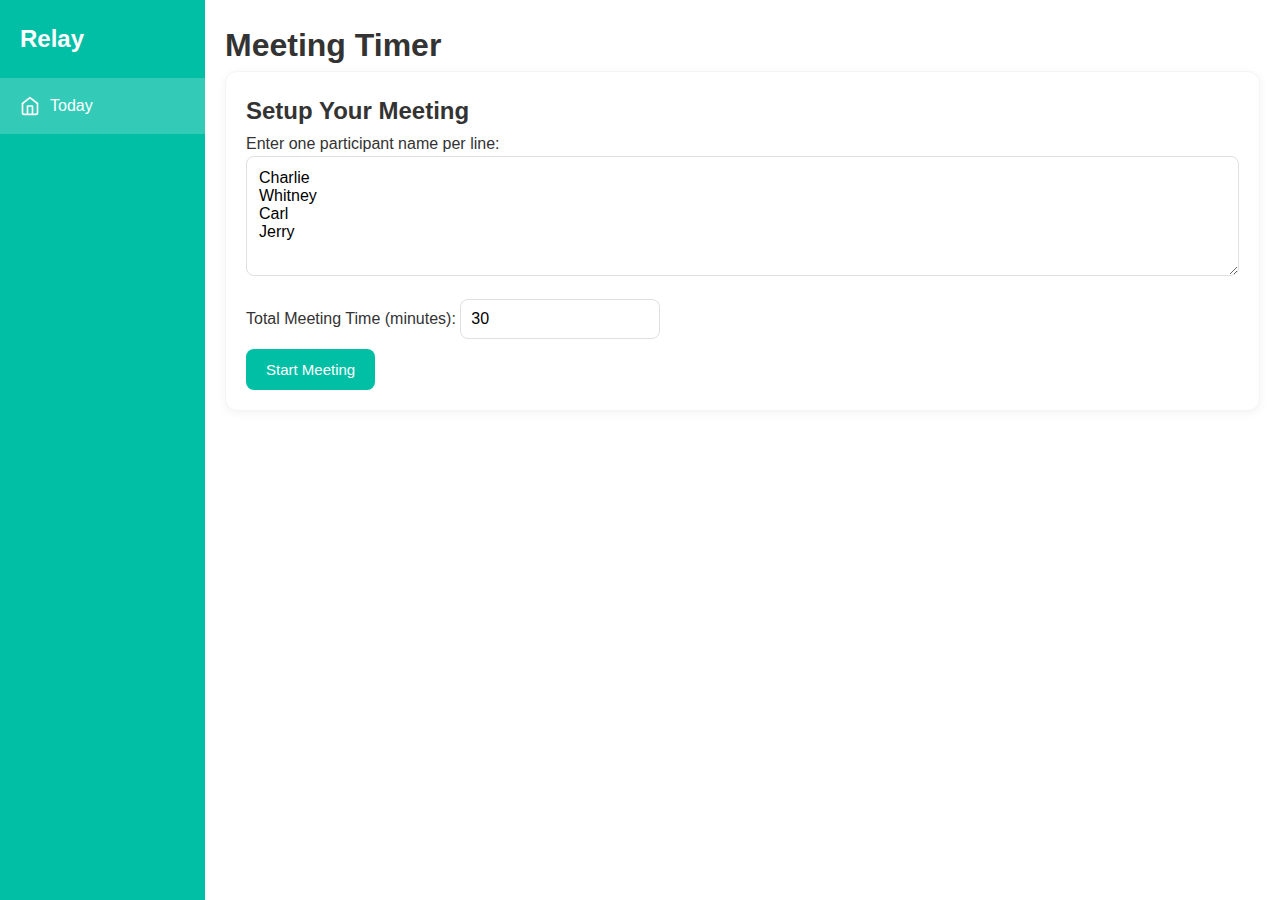
==== index.html @ e48c84ab "Update index.html" ====
<!DOCTYPE html>
<html lang="en">
<head>
    <meta charset="UTF-8">
    <meta name="viewport" content="width=device-width, initial-scale=1.0">
    <title>Relay Meeting Timer</title>
    <link rel="stylesheet" href="style.css">
</head>
<body>
  <div class="sidebar">
        <div class="logo">
            <span>Relay</span>
        </div>
        <div class="nav-item active">
            <svg xmlns="http://www.w3.org/2000/svg" viewBox="0 0 24 24" fill="none" stroke="currentColor" stroke-width="2" stroke-linecap="round" stroke-linejoin="round">
                <path d="M3 9l9-7 9 7v11a2 2 0 0 1-2 2H5a2 2 0 0 1-2-2z"></path>
                <polyline points="9 22 9 12 15 12 15 22"></polyline>
            </svg>
            <span>Today</span>
        </div>
    </div>
    
    <div class="main-content">
        <h1>Meeting Timer</h1>
        
        <!-- Setup Section -->
        <div class="setup-section" id="setup">
            <div class="card">
                <h2>Setup Your Meeting</h2>
                <div>
                    <label for="participants">Enter one participant name per line:</label>
                    <textarea id="participants" placeholder="John Doe
Jane Smith
Sam Johnson"></textarea>
                </div>
                
                <div>
                    <label for="totalTime">Total Meeting Time (minutes):</label>
                    <input type="number" id="totalTime" value="30" min="1" max="240">
                </div>
                
                <button id="startButton">Start Meeting</button>
            </div>
        </div>
        
        <!-- Timer Section -->
        <div class="timer-section" id="timer">
            <div class="meeting-layout">
                <div>
                    <div class="card">
                        <div class="timer-display">
                            <div class="speaker-name" id="currentSpeaker">Speaker Name</div>
                            <div class="time-remaining" id="timeDisplay">03:00</div>
                            <div class="progress-bar">
                                <div class="progress" id="progressBar"></div>
                            </div>
                        </div>
                        
                        <div class="controls">
                            <button id="prevButton">Previous</button>
                            <button id="pauseButton">Pause</button>
                            <button id="nextButton">Next</button>
                        </div>
                        
                        <div>
                            <h3>Speakers</h3>
                            <div class="speakers-list" id="speakersList"></div>
                        </div>
                        
                        <button id="resetButton">Reset Meeting</button>
                    </div>
                </div>
                
                <div>
                    <div class="card">
                        <div class="sharing-header">Sharing</div>
                        
                        <div class="sharing-prompt">
                            <div class="prompt-number">1.</div>
                            <div>"Hi, I'm <span id="currentSpeakerPrompt">[name]</span>"</div>
                        </div>
                        
                        <div class="sharing-prompt">
                            <div class="prompt-number">2.</div>
                            <div>"Today I'm at a [0-10] for emotional pain because..."</div>
                        </div>
                        
                        <div class="sharing-prompt">
                            <div class="prompt-number">3.</div>
                            <div>Raw share</div>
                            <ul class="tips-list">
                                <li>"Something I've been learning lately..."</li>
                                <li>"One way that I've been growing lately..."</li>
                                <li>"Something that's been hard for me lately..."</li>
                                <li>"Something that's been on my mind lately"</li>
                            </ul>
                        </div>
                    </div>
                    
                    <div class="card">
                        <h3>Tips</h3>
                        <ul class="tips-list">
                            <li>Take turns going around — start with whoever has the highest emotional pain score</li>
                            <li>Everyone should get the chance to share but can pass if desired</li>
                            <li>When sharing, it can help to indicate whether you're looking to just be heard & validated, or if you're open to specific advice & input</li>
                        </ul>
                    </div>
                </div>
            </div>
        </div>
    </div>
    
    <script src="script.js"></script>
</body>
</html>
---- style.css ----
:root {
    --primary: #00BFA5;
    --primary-dark: #008E76;
    --light-gray: #f5f5f5;
    --medium-gray: #e0e0e0;
    --dark-gray: #333;
    --white: #fff;
    --green: #4CAF50;
    --yellow: #FFC107;
    --red: #F44336;
}

* {
    box-sizing: border-box;
    margin: 0;
    padding: 0;
    font-family: 'Segoe UI', -apple-system, sans-serif;
}

body {
    background-color: var(--white);
    color: var(--dark-gray);
    line-height: 1.6;
    min-height: 100vh;
    display: flex;
}

.sidebar {
    width: 205px;
    background-color: var(--primary);
    color: var(--white);
    padding: 20px 0;
    display: flex;
    flex-direction: column;
    flex-shrink: 0;
}

.logo {
    display: flex;
    align-items: center;
    padding: 0 20px 20px;
    font-weight: bold;
    font-size: 24px;
    color: var(--white);
}

.nav-item {
    display: flex;
    align-items: center;
    padding: 15px 20px;
    color: var(--white);
    cursor: pointer;
}

.nav-item.active {
    background-color: rgba(255, 255, 255, 0.2);
}

.nav-item svg {
    width: 20px;
    height: 20px;
    margin-right: 10px;
}

.main-content {
    flex-grow: 1;
    padding: 20px;
    max-width: 1200px;
    margin: 0 auto;
    width: 100%;
}

.card {
    background: var(--white);
    border-radius: 12px;
    padding: 20px;
    box-shadow: 0 2px 10px rgba(0, 0, 0, 0.05);
    border: 1px solid var(--light-gray);
    margin-bottom: 20px;
}

.setup-section, .timer-section {
    display: flex;
    flex-direction: column;
    gap: 15px;
}

.timer-section {
    display: none;
}

textarea {
    width: 100%;
    height: 120px;
    padding: 12px;
    border: 1px solid var(--medium-gray);
    border-radius: 8px;
    resize: vertical;
    font-size: 16px;
    margin-bottom: 15px;
}

input[type="number"], input[type="text"] {
    padding: 10px;
    border: 1px solid var(--medium-gray);
    border-radius: 8px;
    font-size: 16px;
    width: 100%;
    max-width: 200px;
}

button {
    background-color: var(--primary);
    color: var(--white);
    border: none;
    padding: 12px 20px;
    border-radius: 8px;
    cursor: pointer;
    font-size: 15px;
    font-weight: 500;
    margin-top: 10px;
    transition: background-color 0.2s;
}

button:hover {
    background-color: var(--primary-dark);
}

.meeting-layout {
    display: grid;
    grid-template-columns: 1fr 1fr;
    gap: 20px;
}

.timer-display {
    text-align: center;
    background-color: var(--light-gray);
    padding: 20px;
    border-radius: 12px;
    margin-bottom: 20px;
}

.speaker-name {
    font-size: 24px;
    font-weight: 600;
    margin-bottom: 10px;
    color: var(--primary);
}

.time-remaining {
    font-size: 56px;
    font-weight: bold;
    margin-bottom: 15px;
    transition: color 0.5s;
    color: var(--green);
}

.progress-bar {
    width: 100%;
    height: 8px;
    background-color: var(--medium-gray);
    border-radius: 4px;
    overflow: hidden;
}

.progress {
    height: 100%;
    width: 100%;
    background-color: var(--green);
    transition: width 1s, background-color 1s;
}

.controls {
    display: flex;
    justify-content: center;
    gap: 10px;
    margin: 20px 0;
}

.speakers-list {
    display: flex;
    flex-wrap: wrap;
    gap: 10px;
    margin-top: 10px;
}

.speaker-item {
    padding: 8px 15px;
    background-color: var(--light-gray);
    border-radius: 20px;
    cursor: pointer;
}

.speaker-item.current {
    background-color: var(--primary);
    color: var(--white);
}

.speaker-item.completed {
    background-color: #a5d6a7;
    text-decoration: line-through;
}

.sharing-header {
    font-size: 30px;
    font-weight: 600;
    color: var(--primary);
    margin-bottom: 15px;
}

.sharing-prompt {
    margin-bottom: 15px;
}

.prompt-number {
    font-weight: 600;
    display: inline;
    margin-right: 5px;
}

.tips-list {
    padding-left: 20px;
}

.tips-list li {
    margin-bottom: 10px;
}

.add-speaker-form {
    display: flex;
    align-items: center;
    gap: 10px;
    margin-top: 15px;
}

.add-speaker-form input {
    flex: 1;
}

.add-speaker-form button {
    margin-top: 0;
}

@media (max-width: 900px) {
    .meeting-layout {
        grid-template-columns: 1fr;
    }
}

@media (max-width: 768px) {
    body {
        flex-direction: column;
    }
    
    .sidebar {
        width: 100%;
        padding: 10px 0;
    }
}
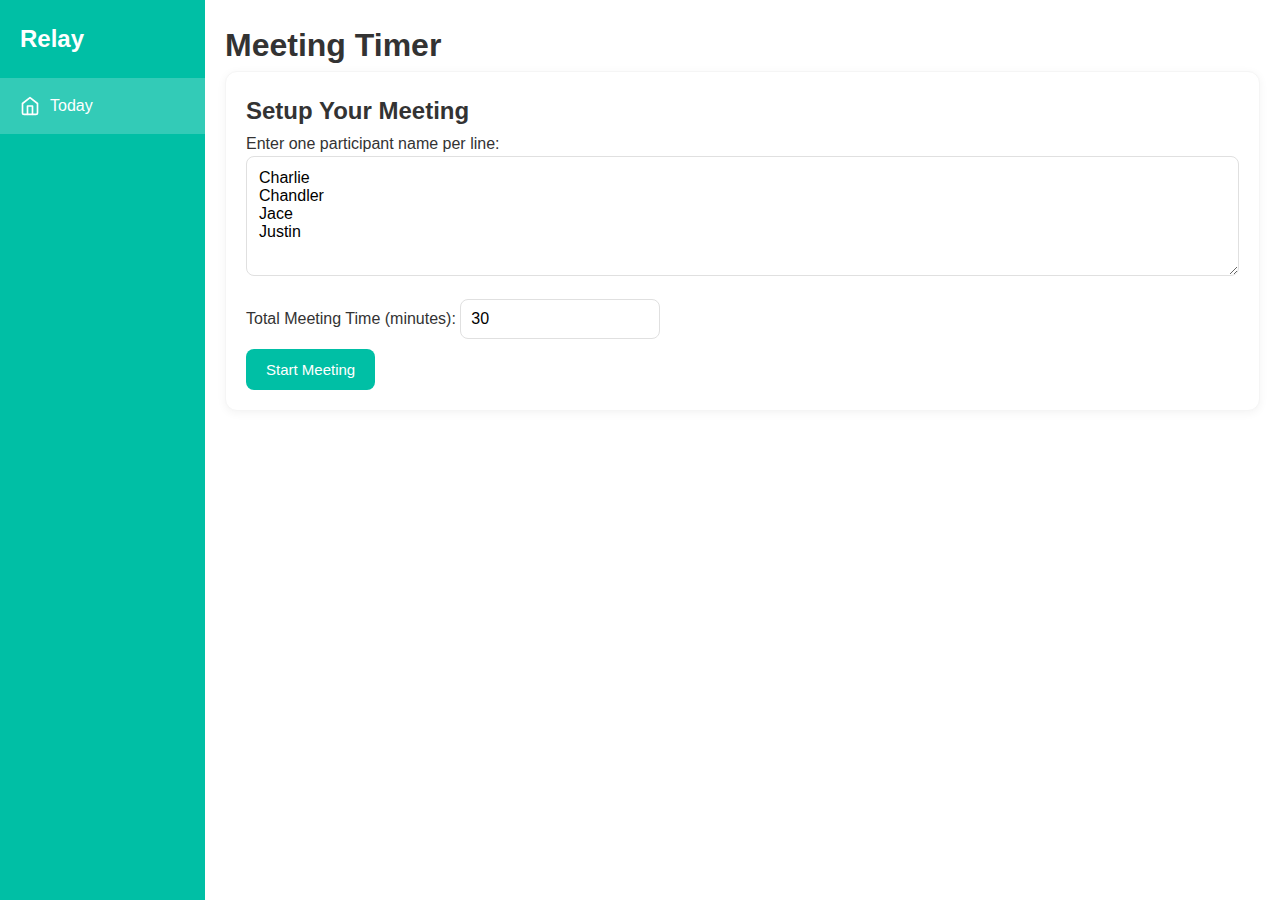
==== commit 1eea57a3: "Update index.html" ====
--- a/index.html
+++ b/index.html
@@ -87,7 +87,7 @@
                         
                         <div class="sharing-prompt">
                             <div class="prompt-number">3.</div>
-                            <div>Raw share</div>
+                            <p><strong>Raw Share</strong></p>
                             <ul class="tips-list">
                                 <li>"Something I've been learning lately..."</li>
                                 <li>"One way that I've been growing lately..."</li>
@@ -101,7 +101,7 @@
                         <h3>Tips</h3>
                         <ul class="tips-list">
                             <li>Take turns going around — start with whoever has the highest emotional pain score</li>
-                            <li>Everyone should get the chance to share but can pass if desired</li>
+                            <li>Everyone should get the chance to share but can pass if wanted</li>
                             <li>When sharing, it can help to indicate whether you're looking to just be heard & validated, or if you're open to specific advice & input</li>
                         </ul>
                     </div>
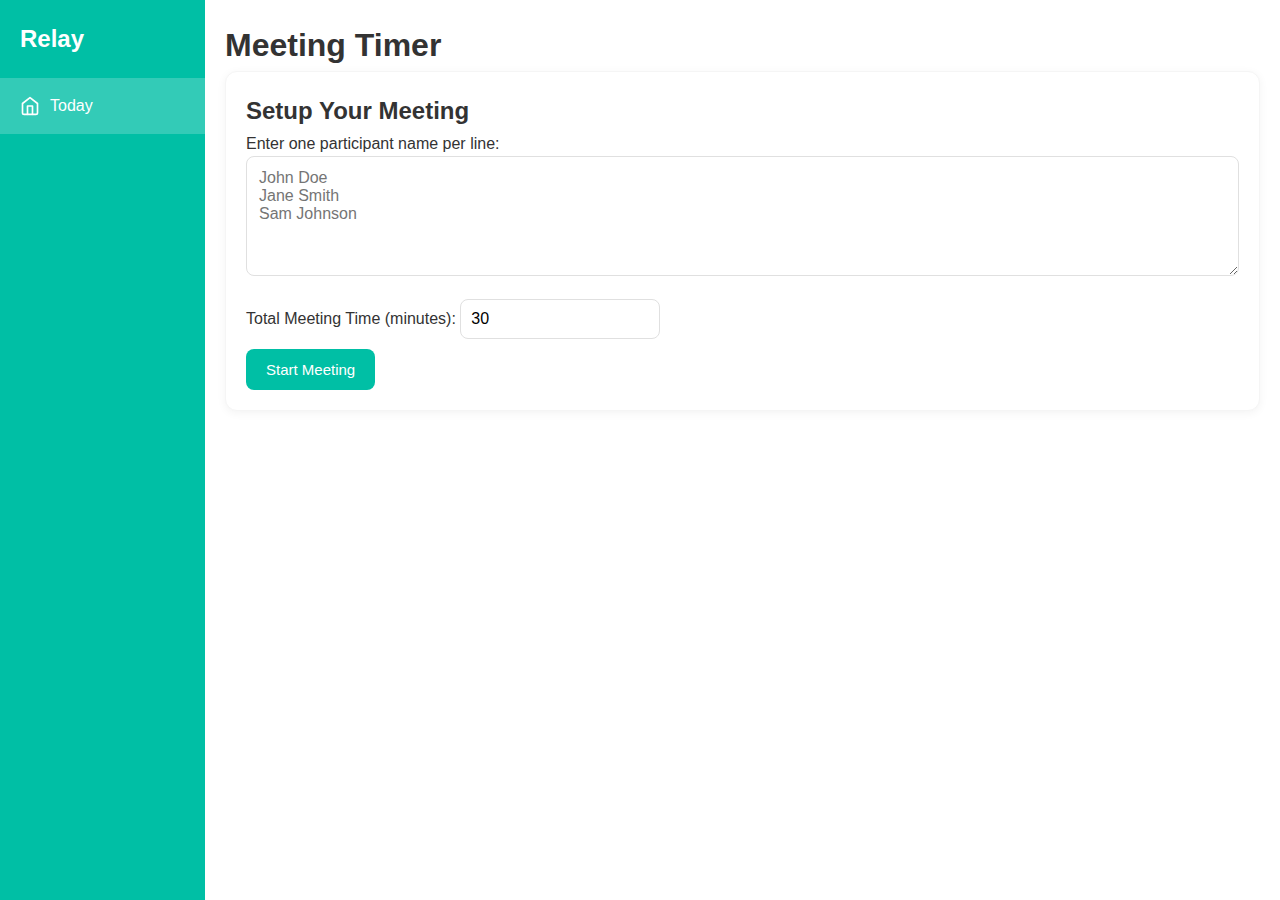
==== commit 1932809f: "Update index.html" ====
--- a/index.html
+++ b/index.html
@@ -63,7 +63,7 @@
                         </div>
                         
                         <div>
-                            <h3>Speakers</h3>
+                            <h3>Sharing Order</h3>
                             <div class="speakers-list" id="speakersList"></div>
                         </div>
                         
@@ -76,23 +76,23 @@
                         <div class="sharing-header">Sharing</div>
                         
                         <div class="sharing-prompt">
-                            <div class="prompt-number">1.</div>
-                            <div>"Hi, I'm <span id="currentSpeakerPrompt">[name]</span>"</div>
+                            <div class="prompt-number"><strong>Introduce Yourself</strong></div>
+                            <div>Hi, I'm <span id="currentSpeakerPrompt">[name]</span></div>
                         </div>
                         
                         <div class="sharing-prompt">
-                            <div class="prompt-number">2.</div>
-                            <div>"Today I'm at a [0-10] for emotional pain because..."</div>
+                            <div class="prompt-number"><strong>Emotional Pain</strong></div>
+                            <div>Today I'm at a [0-10] for emotional pain because...</div>
                         </div>
                         
                         <div class="sharing-prompt">
-                            <div class="prompt-number">3.</div>
-                            <p><strong>Raw Share</strong></p>
+                            <div class="prompt-number"><strong>Raw Share</strong></div>
                             <ul class="tips-list">
-                                <li>"Something I've been learning lately..."</li>
-                                <li>"One way that I've been growing lately..."</li>
-                                <li>"Something that's been hard for me lately..."</li>
-                                <li>"Something that's been on my mind lately"</li>
+                                <li>Something I've been learning lately...</li>
+                                <li>One way that I've been growing lately...</li>
+                                <li>Something that's been hard for me lately...</li>
+                                <li>Something that's been on my mind lately...</li>
+                                <li>My takeaway for this week...</li>
                             </ul>
                         </div>
                     </div>
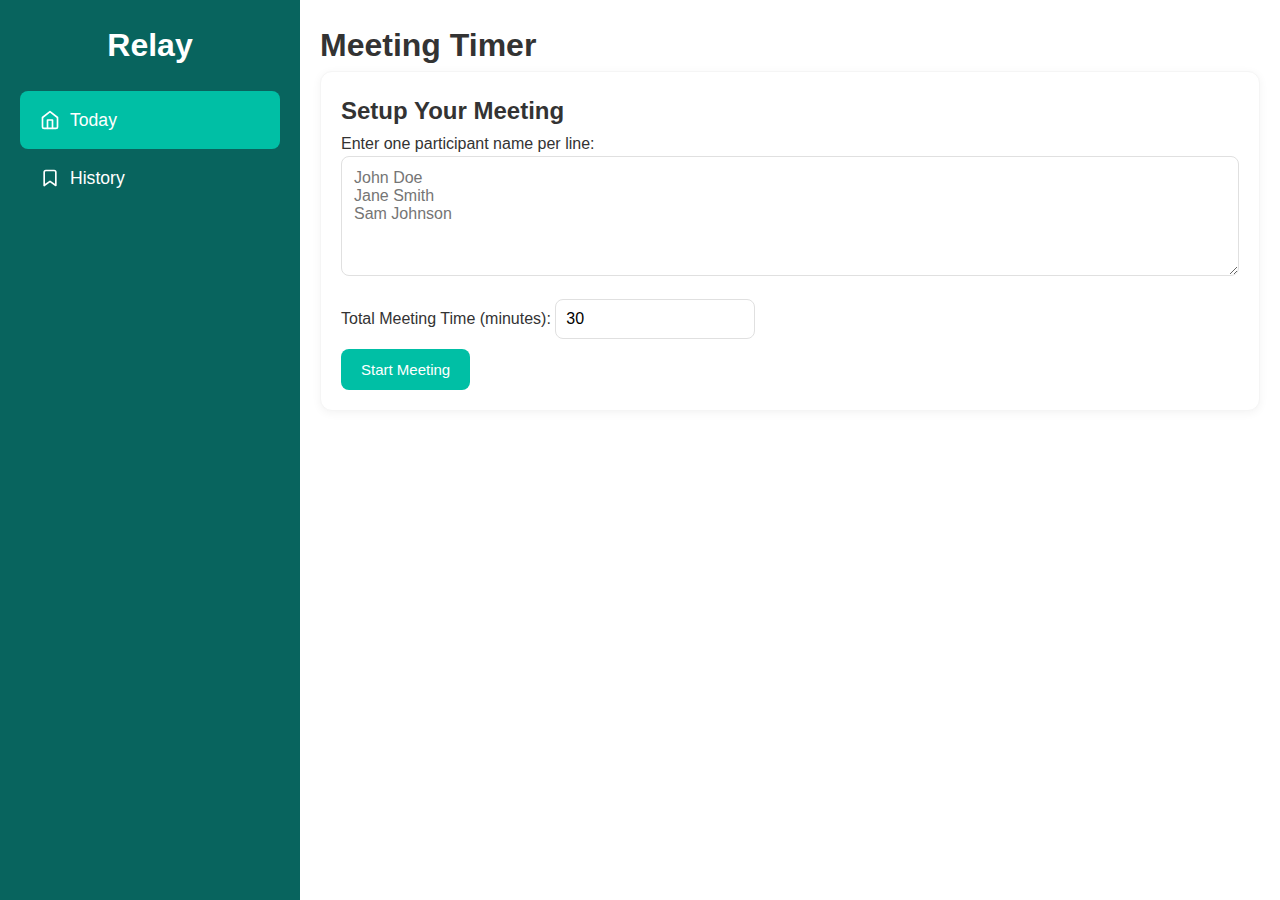
==== commit f386cced: "Add meeting history dropdown functionality and save meetings to local storage" ====
--- a/index.html
+++ b/index.html
@@ -12,11 +12,21 @@
             <span>Relay</span>
         </div>
         <div class="nav-item active">
-            <svg xmlns="http://www.w3.org/2000/svg" viewBox="0 0 24 24" fill="none" stroke="currentColor" stroke-width="2" stroke-linecap="round" stroke-linejoin="round">
-                <path d="M3 9l9-7 9 7v11a2 2 0 0 1-2 2H5a2 2 0 0 1-2-2z"></path>
-                <polyline points="9 22 9 12 15 12 15 22"></polyline>
-            </svg>
-            <span>Today</span>
+            <a href="index.html">
+                <svg xmlns="http://www.w3.org/2000/svg" viewBox="0 0 24 24" fill="none" stroke="currentColor" stroke-width="2" stroke-linecap="round" stroke-linejoin="round">
+                    <path d="M3 9l9-7 9 7v11a2 2 0 0 1-2 2H5a2 2 0 0 1-2-2z"></path>
+                    <polyline points="9 22 9 12 15 12 15 22"></polyline>
+                </svg>
+                <span>Today</span>
+            </a>
+        </div>
+        <div class="nav-item">
+            <a href="history.html">
+                <svg xmlns="http://www.w3.org/2000/svg" viewBox="0 0 24 24" fill="none" stroke="currentColor" stroke-width="2" stroke-linecap="round" stroke-linejoin="round">
+                    <path d="M19 21l-7-5-7 5V5a2 2 0 0 1 2-2h10a2 2 0 0 1 2 2z"></path>
+                </svg>
+                <span>History</span>
+            </a>
         </div>
     </div>
     
--- a/style.css
+++ b/style.css
@@ -26,8 +26,8 @@
 }
 
 .sidebar {
-    width: 205px;
-    background-color: var(--primary);
+    width: 300px; /* Increase the width to make it wider */
+    background-color: #08645E; /* Change to your desired color */
     color: var(--white);
     padding: 20px 0;
     display: flex;
@@ -38,22 +38,47 @@
 .logo {
     display: flex;
     align-items: center;
-    padding: 0 20px 20px;
+    justify-content: center; /* Center the logo horizontally */
+    padding: 0 0 20px; /* Remove left and right padding */
     font-weight: bold;
-    font-size: 24px;
-    color: var(--white);
+    font-size: 32px; /* Increase the font size */
+    color: var(--white);
+    width: 100%; /* Ensure it takes up the full width of the sidebar */
+    text-align: center; /* Center the text within the logo container */
 }
 
 .nav-item {
     display: flex;
     align-items: center;
-    padding: 15px 20px;
-    color: var(--white);
-    cursor: pointer;
+    margin: 0 20px; /* Add margin to create space on the sides */
+    padding: 15px 20px; /* Ensure padding is consistent */
 }
 
 .nav-item.active {
-    background-color: rgba(255, 255, 255, 0.2);
+    background-color: #00BFA5; /* Lighter shade of teal */
+    border-radius: 8px; /* Optional: Add rounded corners to the highlight */
+    margin: 0 20px; /* Ensure margin matches non-active items */
+    padding: 15px 20px; /* Ensure padding matches non-active items */
+}
+
+/* Reset default link styles */
+.sidebar .nav-item a {
+    text-decoration: none;
+    color: var(--white); /* Keep the text color white */
+    display: flex;
+    align-items: center;
+    width: 100%; /* Make the link take up the full width of the nav-item */
+    font-size: 1.1em; /* Increase the font size */
+}
+
+/* Style for active nav item */
+.sidebar .nav-item.active a {
+    color: var(--white); /* Keep the text color white */
+}
+
+/* Add hover effect */
+.sidebar .nav-item a:hover {
+    color: var(--white); /* Keep the text color white */
 }
 
 .nav-item svg {
@@ -141,15 +166,15 @@
 }
 
 .speaker-name {
-    font-size: 24px;
-    font-weight: 600;
+    font-size: 48px;
+    font-weight: bolder;
     margin-bottom: 10px;
     color: var(--primary);
 }
 
 .time-remaining {
-    font-size: 56px;
-    font-weight: bold;
+    font-size: 48px;
+    font-weight: 500;
     margin-bottom: 15px;
     transition: color 0.5s;
     color: var(--green);
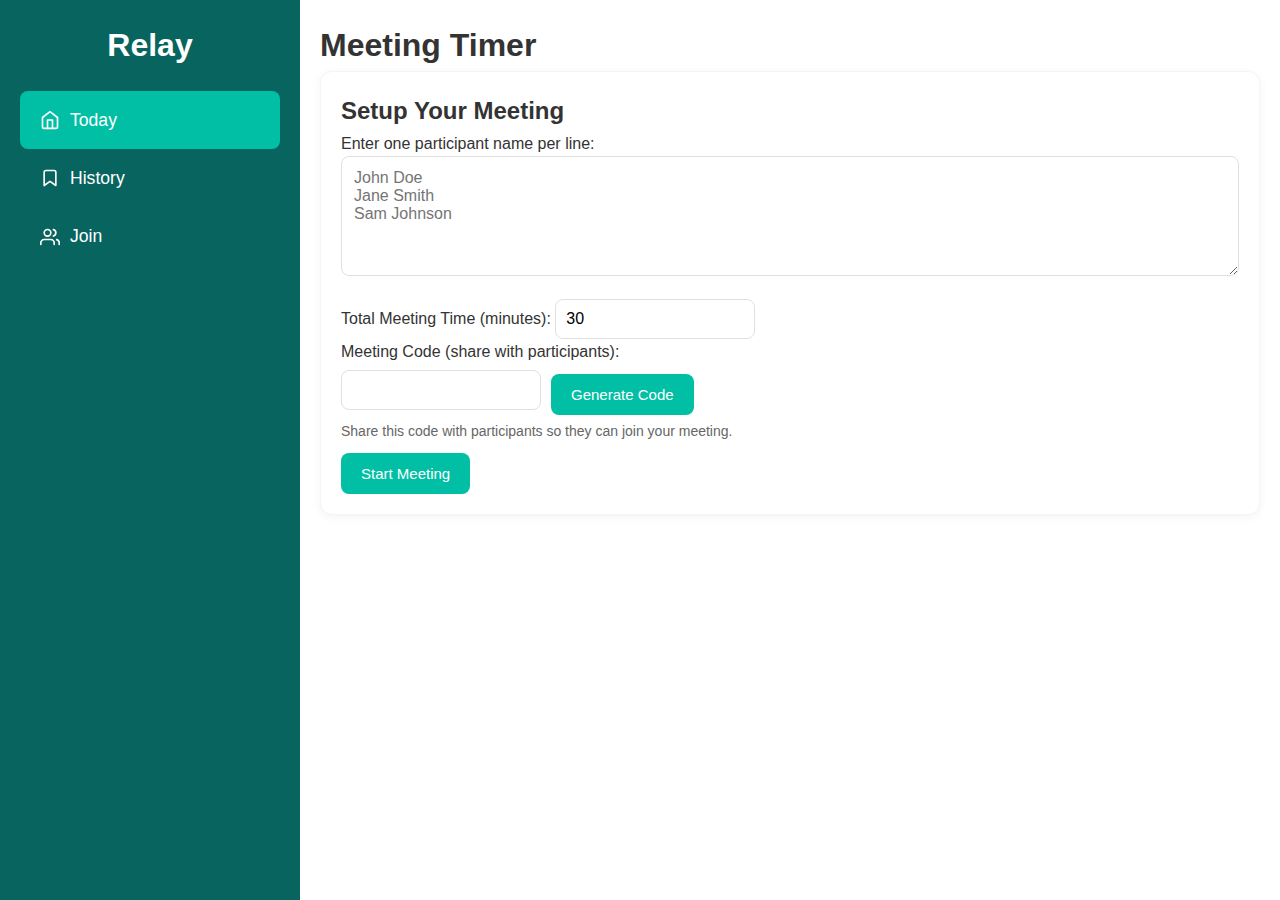
==== commit 62b9eb55: "Update index.html" ====
--- a/index.html
+++ b/index.html
@@ -28,6 +28,18 @@
                 <span>History</span>
             </a>
         </div>
+        <!-- New Navigation Item for Join page -->
+        <div class="nav-item">
+            <a href="join.html">
+                <svg xmlns="http://www.w3.org/2000/svg" viewBox="0 0 24 24" fill="none" stroke="currentColor" stroke-width="2" stroke-linecap="round" stroke-linejoin="round">
+                    <path d="M17 21v-2a4 4 0 0 0-4-4H5a4 4 0 0 0-4 4v2"></path>
+                    <circle cx="9" cy="7" r="4"></circle>
+                    <path d="M23 21v-2a4 4 0 0 0-3-3.87"></path>
+                    <path d="M16 3.13a4 4 0 0 1 0 7.75"></path>
+                </svg>
+                <span>Join</span>
+            </a>
+        </div>
     </div>
     
     <div class="main-content">
@@ -49,12 +61,28 @@
                     <input type="number" id="totalTime" value="30" min="1" max="240">
                 </div>
                 
+                <!-- New Meeting Code Section -->
+                <div>
+                    <label for="meetingCode">Meeting Code (share with participants):</label>
+                    <div style="display: flex; gap: 10px; align-items: center;">
+                        <input type="text" id="meetingCode" readonly>
+                        <button id="generateCodeButton" type="button">Generate Code</button>
+                    </div>
+                    <p style="font-size: 14px; margin-top: 5px; color: #666;">Share this code with participants so they can join your meeting.</p>
+                </div>
+                
                 <button id="startButton">Start Meeting</button>
             </div>
         </div>
         
         <!-- Timer Section -->
         <div class="timer-section" id="timer">
+            <!-- New Meeting Information Banner -->
+            <div id="meetingInfo" style="margin-bottom: 20px; background-color: #e3f2fd; padding: 15px; border-radius: 8px;">
+                <div><strong>Meeting Code:</strong> <span id="activeCode">No code generated</span></div>
+                <div><strong>Participants:</strong> <span id="participantCount">0</span></div>
+            </div>
+            
             <div class="meeting-layout">
                 <div>
                     <div class="card">
@@ -121,5 +149,81 @@
     </div>
     
     <script src="script.js"></script>
+    <!-- Add link to meeting-data.js -->
+    <script src="meeting-data.js"></script>
+    
+    <!-- New Script for Meeting Code Generation -->
+    <script>
+        // Function to generate a random meeting code
+        function generateMeetingCode() {
+            const characters = 'ABCDEFGHJKLMNPQRSTUVWXYZ23456789'; // Excluded similar looking characters
+            let result = '';
+            for (let i = 0; i < 6; i++) {
+                result += characters.charAt(Math.floor(Math.random() * characters.length));
+            }
+            return result;
+        }
+
+        // Add event listener for the generate code button
+        document.addEventListener('DOMContentLoaded', function() {
+            const generateCodeButton = document.getElementById('generateCodeButton');
+            if (generateCodeButton) {
+                generateCodeButton.addEventListener('click', function() {
+                    const codeInput = document.getElementById('meetingCode');
+                    codeInput.value = generateMeetingCode();
+                });
+            }
+            
+            // Modify the existing startButton event listener to include meeting code
+            const existingStartButton = document.getElementById('startButton');
+            if (existingStartButton) {
+                // Remove existing event listener if possible
+                const newStartButton = existingStartButton.cloneNode(true);
+                existingStartButton.parentNode.replaceChild(newStartButton, existingStartButton);
+                
+                newStartButton.addEventListener('click', function() {
+                    // Get meeting code or generate a new one if not present
+                    let meetingCode = document.getElementById('meetingCode').value;
+                    if (!meetingCode) {
+                        meetingCode = generateMeetingCode();
+                        document.getElementById('meetingCode').value = meetingCode;
+                    }
+                    
+                    // Display the meeting code in the timer section
+                    const activeCodeElement = document.getElementById('activeCode');
+                    if (activeCodeElement) {
+                        activeCodeElement.textContent = meetingCode;
+                    }
+                    
+                    // Get the rest of the meeting data
+                    const participants = document.getElementById('participants').value
+                        .split('\n')
+                        .map(name => name.trim())
+                        .filter(name => name !== '');
+                    
+                    const totalTime = document.getElementById('totalTime').value;
+                    
+                    // Update the participant count display
+                    const participantCountElement = document.getElementById('participantCount');
+                    if (participantCountElement) {
+                        participantCountElement.textContent = participants.length;
+                    }
+                    
+                    // Save meeting data if MeetingData is available
+                    if (window.MeetingData) {
+                        window.MeetingData.createMeeting(meetingCode, 'Host', totalTime);
+                        
+                        // Add each participant to the meeting
+                        participants.forEach(name => {
+                            window.MeetingData.addParticipant(meetingCode, name, 0);
+                        });
+                    }
+                    
+                    // Continue with the original startMeeting functionality
+                    startMeeting();
+                });
+            }
+        });
+    </script>
 </body>
 </html>
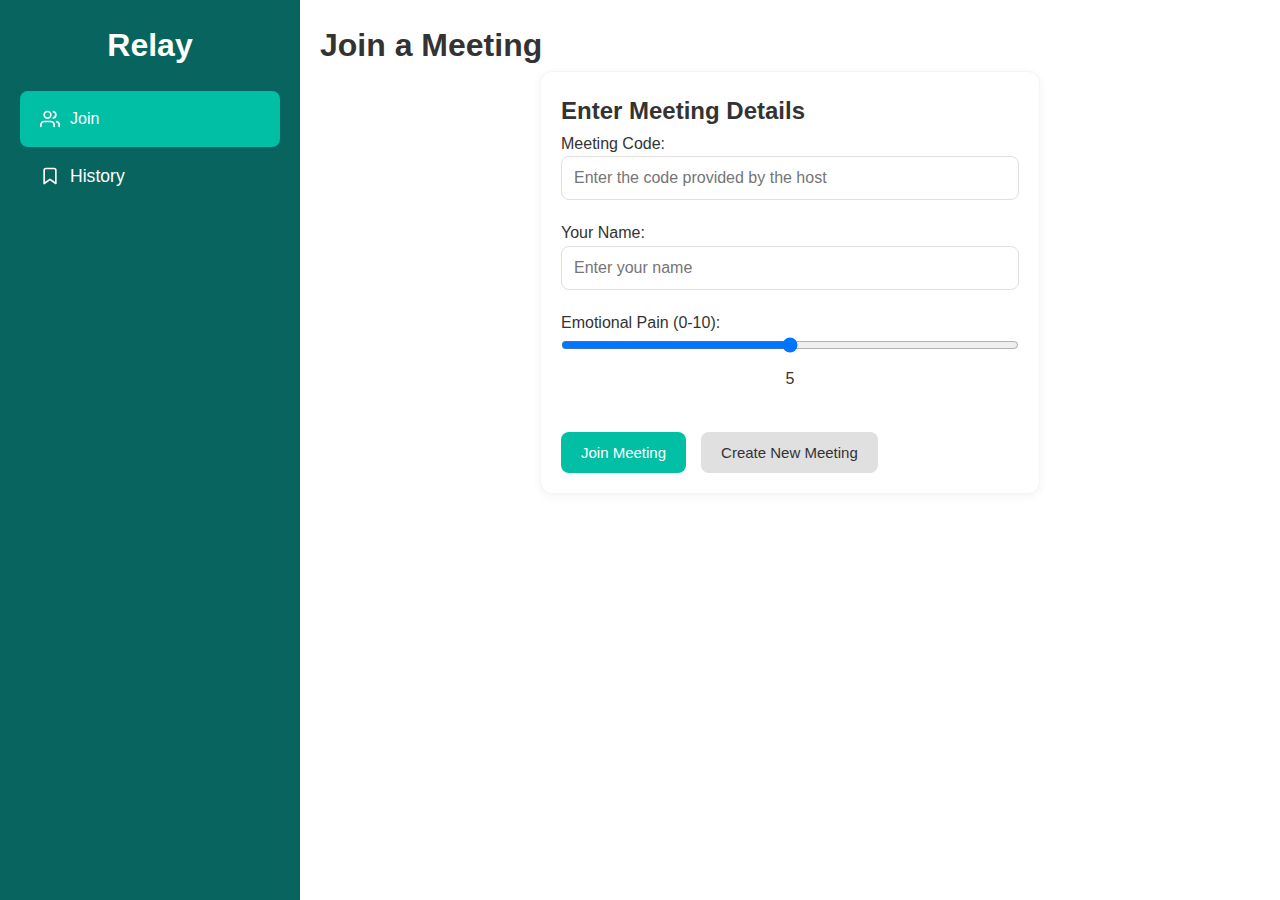
==== commit 9de98857: "Create index.html" ====
--- a/index.html
+++ b/index.html
@@ -3,22 +3,22 @@
 <head>
     <meta charset="UTF-8">
     <meta name="viewport" content="width=device-width, initial-scale=1.0">
-    <title>Relay Meeting Timer</title>
+    <title>Join Meeting - Relay</title>
     <link rel="stylesheet" href="style.css">
 </head>
 <body>
-  <div class="sidebar">
+    <div class="sidebar">
         <div class="logo">
             <span>Relay</span>
         </div>
         <div class="nav-item active">
-            <a href="index.html">
-                <svg xmlns="http://www.w3.org/2000/svg" viewBox="0 0 24 24" fill="none" stroke="currentColor" stroke-width="2" stroke-linecap="round" stroke-linejoin="round">
-                    <path d="M3 9l9-7 9 7v11a2 2 0 0 1-2 2H5a2 2 0 0 1-2-2z"></path>
-                    <polyline points="9 22 9 12 15 12 15 22"></polyline>
-                </svg>
-                <span>Today</span>
-            </a>
+            <svg xmlns="http://www.w3.org/2000/svg" viewBox="0 0 24 24" fill="none" stroke="currentColor" stroke-width="2" stroke-linecap="round" stroke-linejoin="round">
+                <path d="M17 21v-2a4 4 0 0 0-4-4H5a4 4 0 0 0-4 4v2"></path>
+                <circle cx="9" cy="7" r="4"></circle>
+                <path d="M23 21v-2a4 4 0 0 0-3-3.87"></path>
+                <path d="M16 3.13a4 4 0 0 1 0 7.75"></path>
+            </svg>
+            <span>Join</span>
         </div>
         <div class="nav-item">
             <a href="history.html">
@@ -28,201 +28,95 @@
                 <span>History</span>
             </a>
         </div>
-        <!-- New Navigation Item for Join page -->
-        <div class="nav-item">
-            <a href="join.html">
-                <svg xmlns="http://www.w3.org/2000/svg" viewBox="0 0 24 24" fill="none" stroke="currentColor" stroke-width="2" stroke-linecap="round" stroke-linejoin="round">
-                    <path d="M17 21v-2a4 4 0 0 0-4-4H5a4 4 0 0 0-4 4v2"></path>
-                    <circle cx="9" cy="7" r="4"></circle>
-                    <path d="M23 21v-2a4 4 0 0 0-3-3.87"></path>
-                    <path d="M16 3.13a4 4 0 0 1 0 7.75"></path>
-                </svg>
-                <span>Join</span>
-            </a>
-        </div>
     </div>
     
     <div class="main-content">
-        <h1>Meeting Timer</h1>
+        <h1>Join a Meeting</h1>
         
-        <!-- Setup Section -->
-        <div class="setup-section" id="setup">
+        <div class="join-container" style="max-width: 500px; margin: 0 auto;">
             <div class="card">
-                <h2>Setup Your Meeting</h2>
-                <div>
-                    <label for="participants">Enter one participant name per line:</label>
-                    <textarea id="participants" placeholder="John Doe
-Jane Smith
-Sam Johnson"></textarea>
+                <h2>Enter Meeting Details</h2>
+                
+                <div class="input-group" style="margin-bottom: 20px;">
+                    <label for="meetingCode">Meeting Code:</label>
+                    <input type="text" id="meetingCode" placeholder="Enter the code provided by the host" style="width: 100%; max-width: 100%; padding: 12px;">
                 </div>
                 
-                <div>
-                    <label for="totalTime">Total Meeting Time (minutes):</label>
-                    <input type="number" id="totalTime" value="30" min="1" max="240">
+                <div class="input-group" style="margin-bottom: 20px;">
+                    <label for="participantName">Your Name:</label>
+                    <input type="text" id="participantName" placeholder="Enter your name" style="width: 100%; max-width: 100%; padding: 12px;">
                 </div>
                 
-                <!-- New Meeting Code Section -->
-                <div>
-                    <label for="meetingCode">Meeting Code (share with participants):</label>
-                    <div style="display: flex; gap: 10px; align-items: center;">
-                        <input type="text" id="meetingCode" readonly>
-                        <button id="generateCodeButton" type="button">Generate Code</button>
-                    </div>
-                    <p style="font-size: 14px; margin-top: 5px; color: #666;">Share this code with participants so they can join your meeting.</p>
+                <div class="input-group" style="margin-bottom: 20px;">
+                    <label for="emotionalPain">Emotional Pain (0-10):</label>
+                    <input type="range" id="emotionalPain" min="0" max="10" value="5" style="width: 100%;">
+                    <div id="painValue" style="text-align: center; margin-top: 5px;">5</div>
                 </div>
                 
-                <button id="startButton">Start Meeting</button>
-            </div>
-        </div>
-        
-        <!-- Timer Section -->
-        <div class="timer-section" id="timer">
-            <!-- New Meeting Information Banner -->
-            <div id="meetingInfo" style="margin-bottom: 20px; background-color: #e3f2fd; padding: 15px; border-radius: 8px;">
-                <div><strong>Meeting Code:</strong> <span id="activeCode">No code generated</span></div>
-                <div><strong>Participants:</strong> <span id="participantCount">0</span></div>
-            </div>
-            
-            <div class="meeting-layout">
-                <div>
-                    <div class="card">
-                        <div class="timer-display">
-                            <div class="speaker-name" id="currentSpeaker">Speaker Name</div>
-                            <div class="time-remaining" id="timeDisplay">03:00</div>
-                            <div class="progress-bar">
-                                <div class="progress" id="progressBar"></div>
-                            </div>
-                        </div>
-                        
-                        <div class="controls">
-                            <button id="prevButton">Previous</button>
-                            <button id="pauseButton">Pause</button>
-                            <button id="nextButton">Next</button>
-                        </div>
-                        
-                        <div>
-                            <h3>Sharing Order</h3>
-                            <div class="speakers-list" id="speakersList"></div>
-                        </div>
-                        
-                        <button id="resetButton">Reset Meeting</button>
-                    </div>
-                </div>
-                
-                <div>
-                    <div class="card">
-                        <div class="sharing-header">Sharing</div>
-                        
-                        <div class="sharing-prompt">
-                            <div class="prompt-number"><strong>Introduce Yourself</strong></div>
-                            <div>Hi, I'm <span id="currentSpeakerPrompt">[name]</span></div>
-                        </div>
-                        
-                        <div class="sharing-prompt">
-                            <div class="prompt-number"><strong>Emotional Pain</strong></div>
-                            <div>Today I'm at a [0-10] for emotional pain because...</div>
-                        </div>
-                        
-                        <div class="sharing-prompt">
-                            <div class="prompt-number"><strong>Raw Share</strong></div>
-                            <ul class="tips-list">
-                                <li>Something I've been learning lately...</li>
-                                <li>One way that I've been growing lately...</li>
-                                <li>Something that's been hard for me lately...</li>
-                                <li>Something that's been on my mind lately...</li>
-                                <li>My takeaway for this week...</li>
-                            </ul>
-                        </div>
-                    </div>
-                    
-                    <div class="card">
-                        <h3>Tips</h3>
-                        <ul class="tips-list">
-                            <li>Take turns going around — start with whoever has the highest emotional pain score</li>
-                            <li>Everyone should get the chance to share but can pass if wanted</li>
-                            <li>When sharing, it can help to indicate whether you're looking to just be heard & validated, or if you're open to specific advice & input</li>
-                        </ul>
-                    </div>
+                <div class="join-buttons" style="display: flex; gap: 15px; margin-top: 30px;">
+                    <button id="joinButton" class="primary-button">Join Meeting</button>
+                    <button id="createButton" class="secondary-button" style="background-color: var(--medium-gray); color: var(--dark-gray);">Create New Meeting</button>
                 </div>
             </div>
         </div>
     </div>
     
-    <script src="script.js"></script>
-    <!-- Add link to meeting-data.js -->
     <script src="meeting-data.js"></script>
-    
-    <!-- New Script for Meeting Code Generation -->
     <script>
-        // Function to generate a random meeting code
-        function generateMeetingCode() {
-            const characters = 'ABCDEFGHJKLMNPQRSTUVWXYZ23456789'; // Excluded similar looking characters
-            let result = '';
-            for (let i = 0; i < 6; i++) {
-                result += characters.charAt(Math.floor(Math.random() * characters.length));
-            }
-            return result;
-        }
-
-        // Add event listener for the generate code button
-        document.addEventListener('DOMContentLoaded', function() {
-            const generateCodeButton = document.getElementById('generateCodeButton');
-            if (generateCodeButton) {
-                generateCodeButton.addEventListener('click', function() {
-                    const codeInput = document.getElementById('meetingCode');
-                    codeInput.value = generateMeetingCode();
-                });
+        // Update pain value display when slider changes
+        const painSlider = document.getElementById('emotionalPain');
+        const painValue = document.getElementById('painValue');
+        
+        painSlider.addEventListener('input', function() {
+            painValue.textContent = this.value;
+        });
+        
+        // Handle join button click
+        document.getElementById('joinButton').addEventListener('click', function() {
+            const meetingCode = document.getElementById('meetingCode').value.trim();
+            const participantName = document.getElementById('participantName').value.trim();
+            const painScore = document.getElementById('emotionalPain').value;
+            
+            // Validate inputs
+            if (!meetingCode) {
+                alert('Please enter a meeting code');
+                return;
             }
             
-            // Modify the existing startButton event listener to include meeting code
-            const existingStartButton = document.getElementById('startButton');
-            if (existingStartButton) {
-                // Remove existing event listener if possible
-                const newStartButton = existingStartButton.cloneNode(true);
-                existingStartButton.parentNode.replaceChild(newStartButton, existingStartButton);
+            if (!participantName) {
+                alert('Please enter your name');
+                return;
+            }
+            
+            // Check if meeting exists
+            if (window.MeetingData) {
+                const meeting = window.MeetingData.getMeeting(meetingCode);
+                if (!meeting) {
+                    alert('Meeting not found. Please check the code and try again.');
+                    return;
+                }
                 
-                newStartButton.addEventListener('click', function() {
-                    // Get meeting code or generate a new one if not present
-                    let meetingCode = document.getElementById('meetingCode').value;
-                    if (!meetingCode) {
-                        meetingCode = generateMeetingCode();
-                        document.getElementById('meetingCode').value = meetingCode;
-                    }
-                    
-                    // Display the meeting code in the timer section
-                    const activeCodeElement = document.getElementById('activeCode');
-                    if (activeCodeElement) {
-                        activeCodeElement.textContent = meetingCode;
-                    }
-                    
-                    // Get the rest of the meeting data
-                    const participants = document.getElementById('participants').value
-                        .split('\n')
-                        .map(name => name.trim())
-                        .filter(name => name !== '');
-                    
-                    const totalTime = document.getElementById('totalTime').value;
-                    
-                    // Update the participant count display
-                    const participantCountElement = document.getElementById('participantCount');
-                    if (participantCountElement) {
-                        participantCountElement.textContent = participants.length;
-                    }
-                    
-                    // Save meeting data if MeetingData is available
-                    if (window.MeetingData) {
-                        window.MeetingData.createMeeting(meetingCode, 'Host', totalTime);
-                        
-                        // Add each participant to the meeting
-                        participants.forEach(name => {
-                            window.MeetingData.addParticipant(meetingCode, name, 0);
-                        });
-                    }
-                    
-                    // Continue with the original startMeeting functionality
-                    startMeeting();
-                });
+                // Add participant to the meeting
+                window.MeetingData.addParticipant(meetingCode, participantName, painScore);
             }
+            
+            // Store the participant info
+            const participant = {
+                name: participantName,
+                painScore: painScore
+            };
+            
+            localStorage.setItem('currentParticipant', JSON.stringify(participant));
+            localStorage.setItem('currentMeetingCode', meetingCode);
+            
+            // Redirect to the participant view
+            window.location.href = 'participant.html';
+        });
+        
+        // Handle create button click
+        document.getElementById('createButton').addEventListener('click', function() {
+            // Redirect to the host page
+            window.location.href = 'create.html';
         });
     </script>
 </body>
